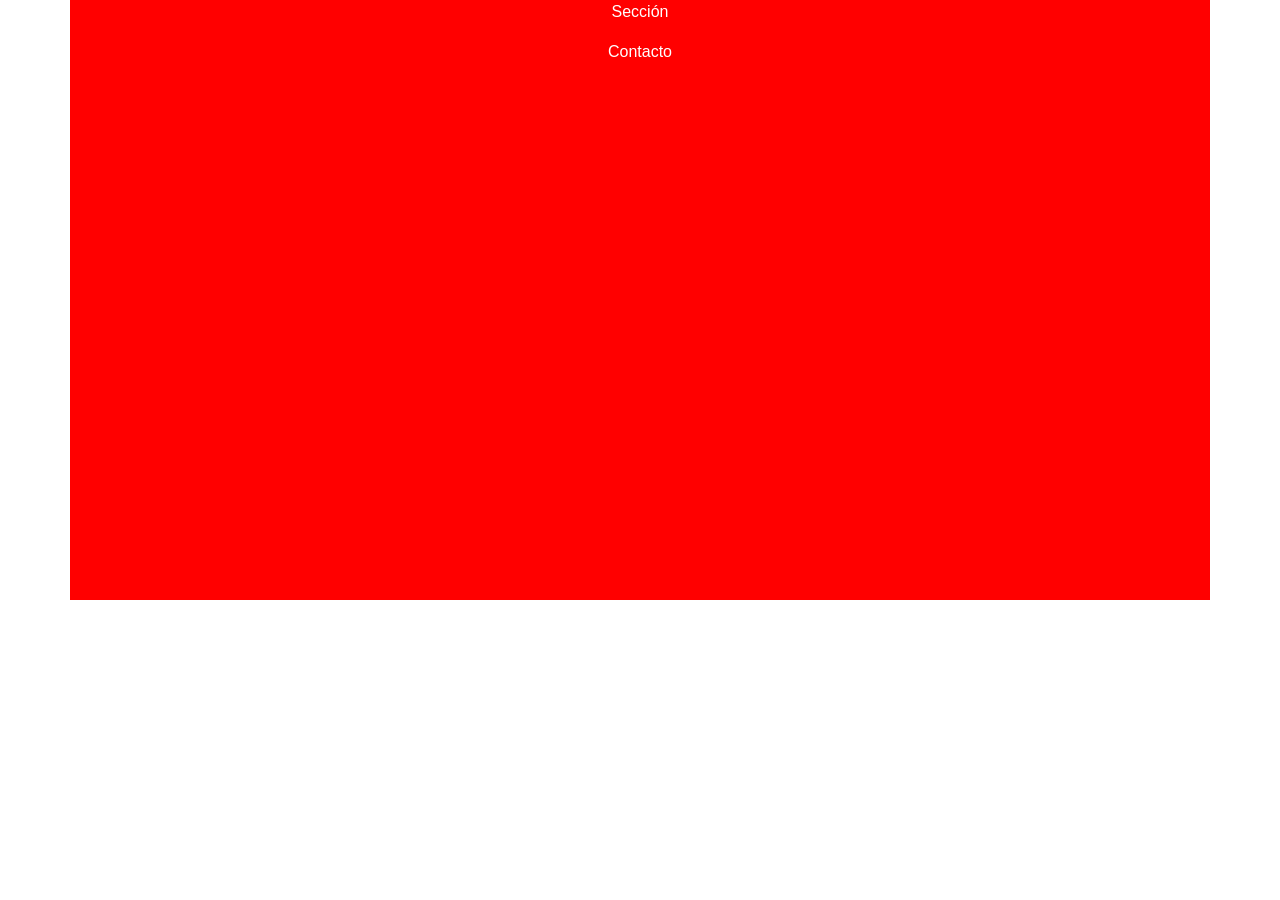
==== proyecto/index.html @ eea549d3 "Primera instancia (ok)" ====
<!DOCTYPE html>
<html lang="es">
  <head>
	<title>BootStrap 4 Template</title>
	<!-- Required meta tags -->
	<meta charset="utf-8">
	<meta name="viewport" content="width=device-width, initial-scale=1, shrink-to-fit=no">

	<!-- Bootstrap CSS -->
	<link rel="stylesheet" href="https://maxcdn.bootstrapcdn.com/bootstrap/4.0.0-beta.2/css/bootstrap.min.css" integrity="sha384-PsH8R72JQ3SOdhVi3uxftmaW6Vc51MKb0q5P2rRUpPvrszuE4W1povHYgTpBfshb" crossorigin="anonymous">

	<!-- Course CSS -->
	<link rel="stylesheet" href="/proyecto/css/styles.css">

  </head>
  <body>
	<div class="container">
		<div class=row">

		</div>
		<!-- MENU -->
		<div class=row">
			
		</div>
		<!-- IMAGENES -->
		<div class=row">
			
		</div>
		<p>
			Sección
		</p>
		<!-- ANUNCIOS -->
		<div class=row">
			
		</div>
		<p>
			Contacto
		</p>
		<!-- FORMULARIO -->
		<div class=row">
		</div>
	</div>
	<!-- Optional JavaScript -->
	<!-- jQuery first, then Popper.js, then Bootstrap JS -->
	<script src="https://code.jquery.com/jquery-3.2.1.slim.min.js" integrity="sha384-KJ3o2DKtIkvYIK3UENzmM7KCkRr/rE9/Qpg6aAZGJwFDMVNA/GpGFF93hXpG5KkN" crossorigin="anonymous"></script>
	<script src="https://cdnjs.cloudflare.com/ajax/libs/popper.js/1.12.3/umd/popper.min.js" integrity="sha384-vFJXuSJphROIrBnz7yo7oB41mKfc8JzQZiCq4NCceLEaO4IHwicKwpJf9c9IpFgh" crossorigin="anonymous"></script>
	<script src="https://maxcdn.bootstrapcdn.com/bootstrap/4.0.0-beta.2/js/bootstrap.min.js" integrity="sha384-alpBpkh1PFOepccYVYDB4do5UnbKysX5WZXm3XxPqe5iKTfUKjNkCk9SaVuEZflJ" crossorigin="anonymous"></script>
  </body>
</html>
---- proyecto/css/styles.css ----
.container {
    background-color: red;
    color: #ffffff;
    height: 600px;
    text-align: center;
}

.container-fluid {
    background-color: red;
    color: #ffffff;
    height: 600px;
    text-align: center;
}
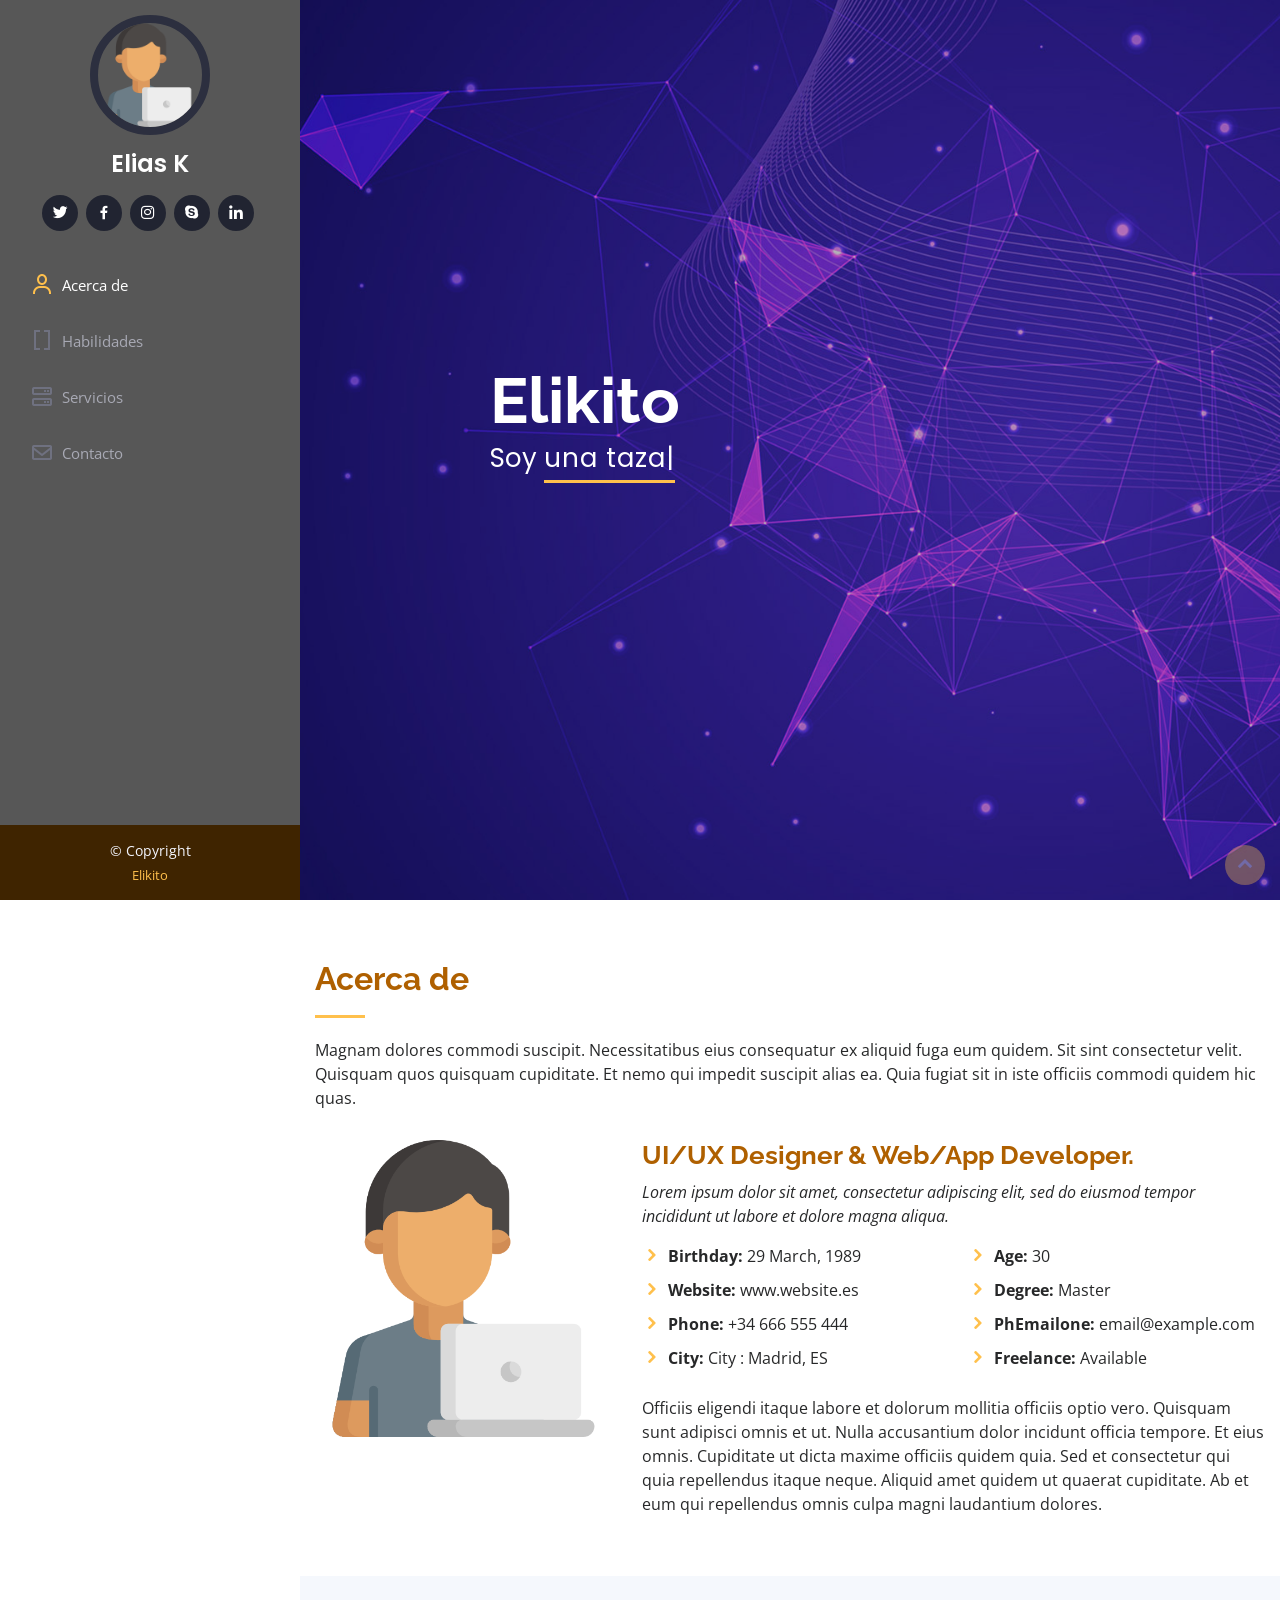
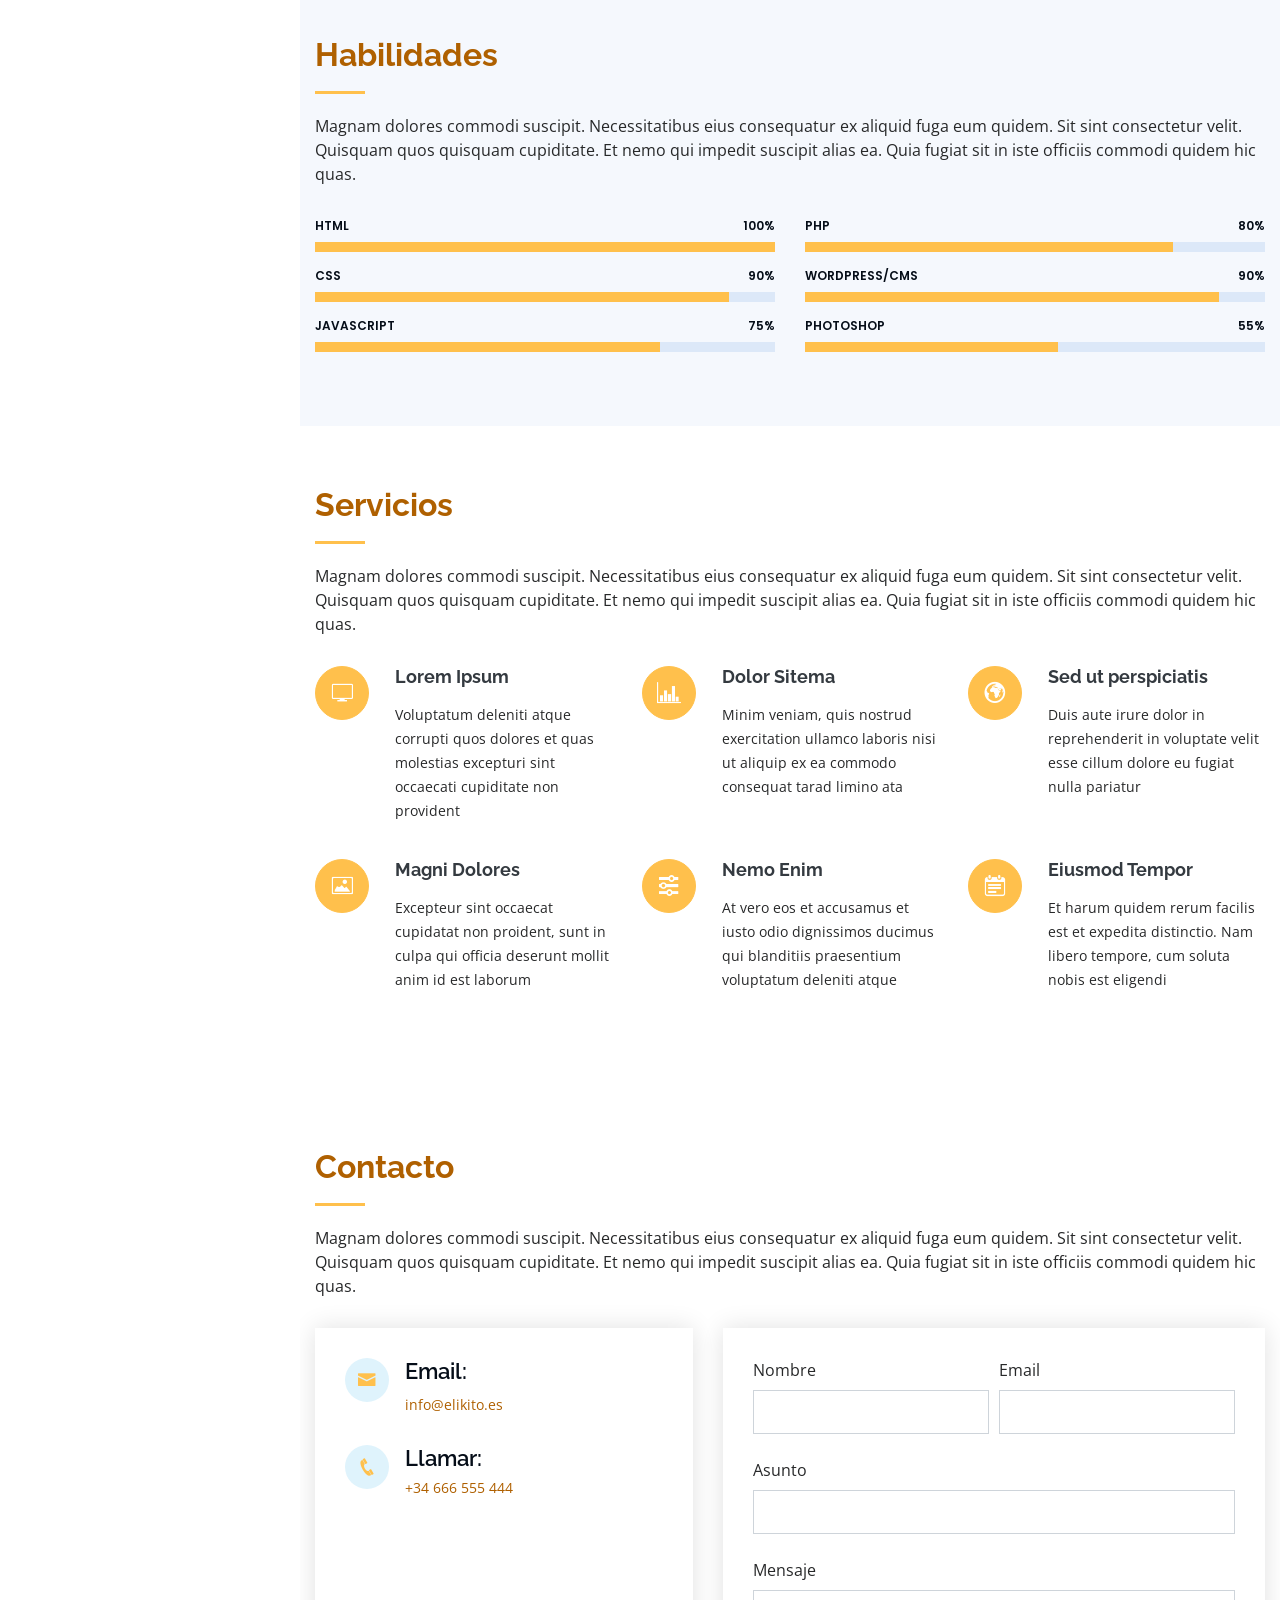
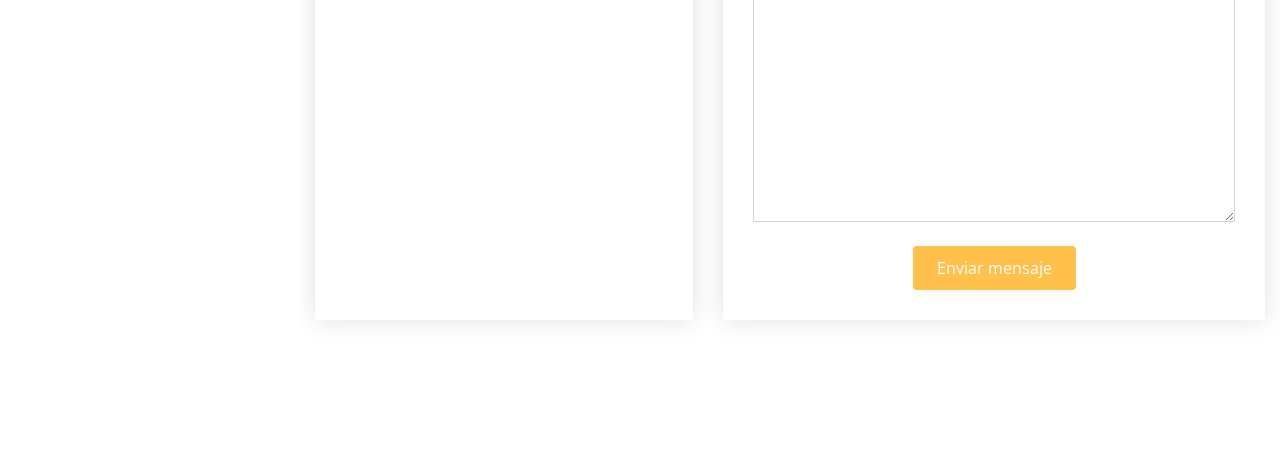
==== commit fafee2ae: "Hecho proyecto onepage (datos random)" ====
--- a/proyecto/index.html
+++ b/proyecto/index.html
@@ -1,49 +1,341 @@
 <!DOCTYPE html>
-<html lang="es">
-  <head>
-	<title>BootStrap 4 Template</title>
-	<!-- Required meta tags -->
-	<meta charset="utf-8">
-	<meta name="viewport" content="width=device-width, initial-scale=1, shrink-to-fit=no">
-
-	<!-- Bootstrap CSS -->
-	<link rel="stylesheet" href="https://maxcdn.bootstrapcdn.com/bootstrap/4.0.0-beta.2/css/bootstrap.min.css" integrity="sha384-PsH8R72JQ3SOdhVi3uxftmaW6Vc51MKb0q5P2rRUpPvrszuE4W1povHYgTpBfshb" crossorigin="anonymous">
-
-	<!-- Course CSS -->
-	<link rel="stylesheet" href="/proyecto/css/styles.css">
-
-  </head>
-  <body>
+<html lang="en">
+
+<head>
+  <meta charset="utf-8">
+  <meta content="width=device-width, initial-scale=1.0" name="viewport">
+
+  <title>Onepage hecho con Bootstrap 4</title>
+
+  <!-- cargamos fuente google, en todas sus variables -->
+  <link href="https://fonts.googleapis.com/css?family=Open+Sans:300,300i,400,400i,600,600i,700,700i|Raleway:300,300i,400,400i,500,500i,600,600i,700,700i|Poppins:300,300i,400,400i,500,500i,600,600i,700,700i" rel="stylesheet">
+
+  <!-- Favicons -->
+  <link href="/proyecto/assets/img/favicon.png" rel="icon">
+  <link href="/proyecto/assets/img/apple-touch-icon.png" rel="apple-touch-icon">
+
+  <!-- Vendor CSS Files -->
+  <link href="/proyecto/proyecto/assets/ext/bootstrap/css/bootstrap.min.css" rel="stylesheet">
+  <link href="/proyecto/assets/ext/bootstrap/css/bootstrap.min.css" rel="stylesheet">
+  <link href="/proyecto/assets/ext/icofont/icofont.min.css" rel="stylesheet">
+  <link href="/proyecto/assets/ext/boxicons/css/boxicons.min.css" rel="stylesheet">
+  <link href="/proyecto/assets/ext/venobox/venobox.css" rel="stylesheet">
+  <link href="/proyecto/assets/ext/owl.carousel/assets/owl.carousel.min.css" rel="stylesheet">
+  <link href="/proyecto/assets/ext/aos/aos.css" rel="stylesheet">
+
+  <!-- cargamos css del bs4 -->
+  <link href="/proyecto/css/styles.css" rel="stylesheet">
+</head>
+
+<body>
+
+<!-- menu hamburguesa -->
+  <button type="button" class="mobile-nav-toggle d-xl-none"><i class="icofont-navigation-menu"></i></button>
+
+<!-- header -->
+  <header id="header">
+	<div class="d-flex flex-column">
+
+	  <div class="profile">
+		<img src="/proyecto/assets/img/profile-img.png" alt="" class="img-fluid rounded-circle">
+		<h1 class="text-light"><a href="index.html">Elias K</a></h1>
+		<div class="social-links mt-3 text-center">
+		  <a href="#" class="twitter"><i class="bx bxl-twitter"></i></a>
+		  <a href="#" class="facebook"><i class="bx bxl-facebook"></i></a>
+		  <a href="#" class="instagram"><i class="bx bxl-instagram"></i></a>
+		  <a href="#" class="google-plus"><i class="bx bxl-skype"></i></a>
+		  <a href="#" class="linkedin"><i class="bx bxl-linkedin"></i></a>
+		</div>
+	  </div>
+
+	  <nav class="nav-menu">
+		<ul>
+		  <!-- <li class="active"><a href="/proyecto/index.html"><i class="bx bx-home"></i> <span>Home</span></a></li> -->
+		  <li><a href="#about"><i class="bx bx-user"></i> <span> Acerca de</span></a></li>
+		  <li><a href="#skills"><i class="bx bx-bracket"></i> Habilidades</a></li>
+		  <li><a href="#services"><i class="bx bx-server"></i> Servicios</a></li>
+		  <li><a href="#contact"><i class="bx bx-envelope"></i> Contacto</a></li>
+
+		</ul>
+	  </nav><!-- .nav-menu -->
+	  <button type="button" class="mobile-nav-toggle d-xl-none"><i class="icofont-navigation-menu"></i></button>
+
+	</div>
+  </header><!-- End Header -->
+
+<!-- Main -->
+  <section id="hero" class="d-flex flex-column justify-content-center align-items-center">
+	<div class="hero-container" data-aos="fade-in">
+	  <h1>Elikito</h1>
+	  <p>Soy <span class="typed" data-typed-items="una taza, una tetera, un plato hondo, y un cucharón."></span></p>
+	</div>
+  </section>
+  <!-- Fin main -->
+
+  <main id="main">
+
+	<!-- Banner Principal -->
+	<section id="about" class="about">
+	  <div class="container">
+
+		<div class="section-title">
+		  <h2>Acerca de</h2>
+		  <p>Magnam dolores commodi suscipit. Necessitatibus eius consequatur ex aliquid fuga eum quidem. Sit sint consectetur velit. Quisquam quos quisquam cupiditate. Et nemo qui impedit suscipit alias ea. Quia fugiat sit in iste officiis commodi quidem hic quas.</p>
+		</div>
+
+		<div class="row">
+		  <div class="col-lg-4" data-aos="fade-right">
+			<img src="/proyecto/assets/img/profile-img.png" class="img-fluid" alt="">
+		  </div>
+		  <div class="col-lg-8 pt-4 pt-lg-0 content" data-aos="fade-left">
+			<h3>UI/UX Designer &amp; Web/App Developer.</h3>
+			<p class="font-italic">
+			  Lorem ipsum dolor sit amet, consectetur adipiscing elit, sed do eiusmod tempor incididunt ut labore et dolore
+			  magna aliqua.
+			</p>
+			<div class="row">
+			  <div class="col-lg-6">
+				<ul>
+				  <li><i class="icofont-rounded-right"></i> <strong>Birthday:</strong> 29 March, 1989</li>
+				  <li><i class="icofont-rounded-right"></i> <strong>Website:</strong> www.website.es</li>
+				  <li><i class="icofont-rounded-right"></i> <strong>Phone:</strong> +34 666 555 444</li>
+				  <li><i class="icofont-rounded-right"></i> <strong>City:</strong> City : Madrid, ES</li>
+				</ul>
+			  </div>
+			  <div class="col-lg-6">
+				<ul>
+				  <li><i class="icofont-rounded-right"></i> <strong>Age:</strong> 30</li>
+				  <li><i class="icofont-rounded-right"></i> <strong>Degree:</strong> Master</li>
+				  <li><i class="icofont-rounded-right"></i> <strong>PhEmailone:</strong> email@example.com</li>
+				  <li><i class="icofont-rounded-right"></i> <strong>Freelance:</strong> Available</li>
+				</ul>
+			  </div>
+			</div>
+			<p>
+			  Officiis eligendi itaque labore et dolorum mollitia officiis optio vero. Quisquam sunt adipisci omnis et ut. Nulla accusantium dolor incidunt officia tempore. Et eius omnis.
+			  Cupiditate ut dicta maxime officiis quidem quia. Sed et consectetur qui quia repellendus itaque neque. Aliquid amet quidem ut quaerat cupiditate. Ab et eum qui repellendus omnis culpa magni laudantium dolores.
+			</p>
+		  </div>
+		</div>
+
+	  </div>
+	</section><!-- End About Section -->
+
+<!-- Habilidades -->
+	<section id="skills" class="skills section-bg">
+	  <div class="container">
+
+		<div class="section-title">
+		  <h2>Habilidades</h2>
+		  <p>Magnam dolores commodi suscipit. Necessitatibus eius consequatur ex aliquid fuga eum quidem. Sit sint consectetur velit. Quisquam quos quisquam cupiditate. Et nemo qui impedit suscipit alias ea. Quia fugiat sit in iste officiis commodi quidem hic quas.</p>
+		</div>
+
+		<div class="row skills-content">
+
+		  <div class="col-lg-6" data-aos="fade-up">
+
+			<div class="progress">
+			  <span class="skill">HTML <i class="val">100%</i></span>
+			  <div class="progress-bar-wrap">
+				<div class="progress-bar" role="progressbar" aria-valuenow="100" aria-valuemin="0" aria-valuemax="100"></div>
+			  </div>
+			</div>
+
+			<div class="progress">
+			  <span class="skill">CSS <i class="val">90%</i></span>
+			  <div class="progress-bar-wrap">
+				<div class="progress-bar" role="progressbar" aria-valuenow="90" aria-valuemin="0" aria-valuemax="100"></div>
+			  </div>
+			</div>
+
+			<div class="progress">
+			  <span class="skill">JavaScript <i class="val">75%</i></span>
+			  <div class="progress-bar-wrap">
+				<div class="progress-bar" role="progressbar" aria-valuenow="75" aria-valuemin="0" aria-valuemax="100"></div>
+			  </div>
+			</div>
+
+		  </div>
+
+		  <div class="col-lg-6" data-aos="fade-up" data-aos-delay="100">
+
+			<div class="progress">
+			  <span class="skill">PHP <i class="val">80%</i></span>
+			  <div class="progress-bar-wrap">
+				<div class="progress-bar" role="progressbar" aria-valuenow="80" aria-valuemin="0" aria-valuemax="100"></div>
+			  </div>
+			</div>
+
+			<div class="progress">
+			  <span class="skill">WordPress/CMS <i class="val">90%</i></span>
+			  <div class="progress-bar-wrap">
+				<div class="progress-bar" role="progressbar" aria-valuenow="90" aria-valuemin="0" aria-valuemax="100"></div>
+			  </div>
+			</div>
+
+			<div class="progress">
+			  <span class="skill">Photoshop <i class="val">55%</i></span>
+			  <div class="progress-bar-wrap">
+				<div class="progress-bar" role="progressbar" aria-valuenow="55" aria-valuemin="0" aria-valuemax="100"></div>
+			  </div>
+			</div>
+
+		  </div>
+
+		</div>
+
+	  </div>
+	</section>
+	<!-- Fin habilidades -->
+
+<!-- Seccion de Servicios -->
+	<section id="services" class="services">
+	  <div class="container">
+
+		<div class="section-title">
+		  <h2>Servicios</h2>
+		  <p>Magnam dolores commodi suscipit. Necessitatibus eius consequatur ex aliquid fuga eum quidem. Sit sint consectetur velit. Quisquam quos quisquam cupiditate. Et nemo qui impedit suscipit alias ea. Quia fugiat sit in iste officiis commodi quidem hic quas.</p>
+		</div>
+
+		<div class="row">
+		  <div class="col-lg-4 col-md-6 icon-box" data-aos="fade-up">
+			<div class="icon"><i class="icofont-computer"></i></div>
+			<h4 class="title"><a href="">Lorem Ipsum</a></h4>
+			<p class="description">Voluptatum deleniti atque corrupti quos dolores et quas molestias excepturi sint occaecati cupiditate non provident</p>
+		  </div>
+		  <div class="col-lg-4 col-md-6 icon-box" data-aos="fade-up" data-aos-delay="100">
+			<div class="icon"><i class="icofont-chart-bar-graph"></i></div>
+			<h4 class="title"><a href="">Dolor Sitema</a></h4>
+			<p class="description">Minim veniam, quis nostrud exercitation ullamco laboris nisi ut aliquip ex ea commodo consequat tarad limino ata</p>
+		  </div>
+		  <div class="col-lg-4 col-md-6 icon-box" data-aos="fade-up" data-aos-delay="200">
+			<div class="icon"><i class="icofont-earth"></i></div>
+			<h4 class="title"><a href="">Sed ut perspiciatis</a></h4>
+			<p class="description">Duis aute irure dolor in reprehenderit in voluptate velit esse cillum dolore eu fugiat nulla pariatur</p>
+		  </div>
+		  <div class="col-lg-4 col-md-6 icon-box" data-aos="fade-up" data-aos-delay="300">
+			<div class="icon"><i class="icofont-image"></i></div>
+			<h4 class="title"><a href="">Magni Dolores</a></h4>
+			<p class="description">Excepteur sint occaecat cupidatat non proident, sunt in culpa qui officia deserunt mollit anim id est laborum</p>
+		  </div>
+		  <div class="col-lg-4 col-md-6 icon-box" data-aos="fade-up" data-aos-delay="400">
+			<div class="icon"><i class="icofont-settings"></i></div>
+			<h4 class="title"><a href="">Nemo Enim</a></h4>
+			<p class="description">At vero eos et accusamus et iusto odio dignissimos ducimus qui blanditiis praesentium voluptatum deleniti atque</p>
+		  </div>
+		  <div class="col-lg-4 col-md-6 icon-box" data-aos="fade-up" data-aos-delay="500">
+			<div class="icon"><i class="icofont-tasks-alt"></i></div>
+			<h4 class="title"><a href="">Eiusmod Tempor</a></h4>
+			<p class="description">Et harum quidem rerum facilis est et expedita distinctio. Nam libero tempore, cum soluta nobis est eligendi</p>
+		  </div>
+		</div>
+
+	  </div>
+	</section>
+	<!-- Fin seccion servicios -->
+
+<!-- contacto -->
+	<section id="contact" class="contact">
+	  <div class="container">
+
+		<div class="section-title">
+		  <h2>Contacto</h2>
+		  <p>Magnam dolores commodi suscipit. Necessitatibus eius consequatur ex aliquid fuga eum quidem. Sit sint consectetur velit. Quisquam quos quisquam cupiditate. Et nemo qui impedit suscipit alias ea. Quia fugiat sit in iste officiis commodi quidem hic quas.</p>
+		</div>
+
+		<div class="row" data-aos="fade-in">
+
+		  <div class="col-lg-5 d-flex align-items-stretch">
+			<div class="info">
+
+			  <div class="email">
+				<i class="icofont-envelope"></i>
+				<h4>Email:</h4>
+				<p>info@elikito.es</p>
+			  </div>
+
+			  <div class="phone">
+				<i class="icofont-phone"></i>
+				<h4>Llamar:</h4>
+				<p>+34 666 555 444</p>
+			  </div>
+			  <iframe src="https://www.google.com/maps/embed?pb=!1m18!1m12!1m3!1d3037.636541019768!2d-3.7056720846040694!3d40.416901879365064!2m3!1f0!2f0!3f0!3m2!1i1024!2i768!4f13.1!3m3!1m2!1s0xd422880a07d7dc7%3A0x694aee57da1dc679!2sPuerta%20del%20Sol%2C%20Madrid!5e0!3m2!1ses!2ses!4v1613569307722!5m2!1ses!2ses" frameborder="0" style="border:0; width: 100%; height: 290px;" allowfullscreen></iframe>
+			</div>
+
+		  </div>
+
+		  <div class="col-lg-7 mt-5 mt-lg-0 d-flex align-items-stretch">
+			<form action="forms/contact.php" method="post" role="form" class="php-email-form">
+			  <div class="form-row">
+				<div class="form-group col-md-6">
+				  <label for="name">Nombre</label>
+				  <input type="text" name="name" class="form-control" id="name" data-rule="minlen:4" data-msg="El nombre debe de tener 4 caracteres" />
+				  <div class="validate"></div>
+				</div>
+				<div class="form-group col-md-6">
+				  <label for="name">Email</label>
+				  <input type="email" class="form-control" name="email" id="email" data-rule="email" data-msg="Introduce un email válido" />
+				  <div class="validate"></div>
+				</div>
+			  </div>
+			  <div class="form-group">
+				<label for="name">Asunto</label>
+				<input type="text" class="form-control" name="subject" id="subject" data-rule="minlen:4" data-msg="El asunto debe tener 8 caracteres" />
+				<div class="validate"></div>
+			  </div>
+			  <div class="form-group">
+				<label for="name">Mensaje</label>
+				<textarea class="form-control" name="message" rows="10" data-rule="required" data-msg="Escribe algo"></textarea>
+				<div class="validate"></div>
+			  </div>
+			  <div class="mb-3">
+				<div class="loading">Cargando</div>
+				<div class="error-message"></div>
+				<div class="sent-message">Mensaje enviado</div>
+			  </div>
+			  <div class="text-center"><button type="submit">Enviar mensaje</button></div>
+			</form>
+		  </div>
+
+		</div>
+
+	  </div>
+	</section>
+	<!-- Seccion de contacto -->
+
+  </main><!-- End #main -->
+
+	<!-- footer -->
+  <footer id="footer">
 	<div class="container">
-		<div class=row">
-
-		</div>
-		<!-- MENU -->
-		<div class=row">
-			
-		</div>
-		<!-- IMAGENES -->
-		<div class=row">
-			
-		</div>
-		<p>
-			Sección
-		</p>
-		<!-- ANUNCIOS -->
-		<div class=row">
-			
-		</div>
-		<p>
-			Contacto
-		</p>
-		<!-- FORMULARIO -->
-		<div class=row">
-		</div>
+	  <div class="copyright">
+		&copy; Copyright
+	  </div>
+	  <div class="credits">
+		<a href="https://bootstrapmade.com/">Elikito</a>
+	  </div>
 	</div>
-	<!-- Optional JavaScript -->
-	<!-- jQuery first, then Popper.js, then Bootstrap JS -->
-	<script src="https://code.jquery.com/jquery-3.2.1.slim.min.js" integrity="sha384-KJ3o2DKtIkvYIK3UENzmM7KCkRr/rE9/Qpg6aAZGJwFDMVNA/GpGFF93hXpG5KkN" crossorigin="anonymous"></script>
-	<script src="https://cdnjs.cloudflare.com/ajax/libs/popper.js/1.12.3/umd/popper.min.js" integrity="sha384-vFJXuSJphROIrBnz7yo7oB41mKfc8JzQZiCq4NCceLEaO4IHwicKwpJf9c9IpFgh" crossorigin="anonymous"></script>
-	<script src="https://maxcdn.bootstrapcdn.com/bootstrap/4.0.0-beta.2/js/bootstrap.min.js" integrity="sha384-alpBpkh1PFOepccYVYDB4do5UnbKysX5WZXm3XxPqe5iKTfUKjNkCk9SaVuEZflJ" crossorigin="anonymous"></script>
-  </body>
-</html>
+  </footer>
+  <!-- fin de footer -->
+
+  <a href="#" class="back-to-top"><i class="icofont-simple-up"></i></a>
+
+  <!-- Vendor JS Files -->
+  <script src="/proyecto/assets/ext/jquery/jquery.min.js"></script>
+  <script src="/proyecto/assets/ext/bootstrap/js/bootstrap.bundle.min.js"></script>
+  <script src="/proyecto/assets/ext/jquery.easing/jquery.easing.min.js"></script>
+  <script src="/proyecto/assets/ext/php-email-form/validate.js"></script>
+  <script src="/proyecto/assets/ext/waypoints/jquery.waypoints.min.js"></script>
+  <script src="/proyecto/assets/ext/counterup/counterup.min.js"></script>
+  <script src="/proyecto/assets/ext/isotope-layout/isotope.pkgd.min.js"></script>
+  <script src="/proyecto/assets/ext/venobox/venobox.min.js"></script>
+  <script src="/proyecto/assets/ext/owl.carousel/owl.carousel.min.js"></script>
+  <script src="/proyecto/assets/ext/typed.js/typed.min.js"></script>
+  <script src="/proyecto/assets/ext/aos/aos.js"></script>
+
+  <!-- Template Main JS File -->
+  <script src="assets/js/main.js"></script>
+
+</body>
+
+</html>
--- a/proyecto/assets/ext/venobox/venobox.css
+++ b/proyecto/assets/ext/venobox/venobox.css
@@ -0,0 +1,250 @@
+/* ------ venobox.css --------*/
+.vbox-overlay *, .vbox-overlay *:before, .vbox-overlay *:after{
+    -webkit-backface-visibility: hidden;
+    -webkit-box-sizing:border-box;
+    -moz-box-sizing:border-box;
+    box-sizing:border-box;
+}
+.vbox-overlay * { 
+    -webkit-backface-visibility: visible;
+    backface-visibility: visible;
+}
+.vbox-overlay{
+    display: -webkit-flex;
+    display: flex;
+    -webkit-flex-direction: column;
+    flex-direction: column;
+    -webkit-justify-content: center;
+    justify-content: center;
+    -webkit-align-items: center;
+    align-items: center;
+    position: fixed;
+    left: 0;
+    top: 0;
+    bottom: 0;
+    right: 0;
+    z-index: 999999;
+}
+
+/* ----- navigation ----- */
+.vbox-title{
+    width: 100%;
+    height: 40px;
+    float: left;
+    text-align: center;
+    line-height: 28px;
+    font-size: 12px;
+    padding: 6px 50px;
+    overflow: hidden;
+    position: fixed;
+    display: none;
+    left: 0;
+    z-index: 89;
+}
+.vbox-close{
+    cursor: pointer;
+    position: fixed;
+    top: -1px;
+    right: 0;
+    width: 50px;
+    height: 40px;
+    padding: 6px;
+    display: block;
+    background-position:10px center;
+    overflow: hidden;
+    font-size: 24px;
+    line-height: 1;
+    text-align: center;
+    z-index: 99;
+}
+.vbox-left{
+    cursor: pointer;
+    position: fixed;
+    left: 0;
+    height: 40px;
+    overflow: hidden;
+    line-height: 28px;
+    font-size: 12px;
+    z-index: 99;
+    display: flex;
+    align-items:center;
+}
+.vbox-num{
+    display: inline-block;
+    margin: 6px 0 6px 15px;
+}
+/* ----- Social share ----- */
+.vbox-share{
+    line-height: 28px;
+    font-size: 12px;
+    overflow: hidden;
+    position: fixed;
+    left: 0;
+    z-index: 98;
+    display: flex;
+    align-items:center;
+    justify-content: center;
+    width: 100%;
+    text-align: center;
+}
+.vbox-share svg{
+    max-height: 28px;
+    width: 28px;
+    z-index: 10;
+    margin-left: 12px;
+    margin-top: 6px;
+    margin-bottom: 6px;
+    vertical-align: middle;
+}
+
+
+/* ----- navigation ARROWS ----- */
+.vbox-next, .vbox-prev{
+    position: fixed;
+    top: 50%;
+    margin-top: -15px;
+    overflow: hidden;
+    cursor: pointer;
+    display: block;
+    width: 45px;
+    height: 45px;
+    z-index: 99;
+}
+.vbox-next span, .vbox-prev span{
+    position: relative;
+    width: 20px;
+    height: 20px;
+    border: 2px solid transparent;
+    border-top-color: #B6B6B6;
+    border-right-color: #B6B6B6;
+    text-indent: -100px;
+    position: absolute;
+    top: 8px;
+    display: block;
+}
+.vbox-prev{
+    left: 15px;
+}
+.vbox-next{
+    right: 15px;
+}
+.vbox-prev span{
+    left: 10px;
+    -ms-transform: rotate(-135deg);
+    -webkit-transform: rotate(-135deg);
+    transform: rotate(-135deg);
+}
+.vbox-next span{
+    -ms-transform: rotate(45deg);
+    -webkit-transform: rotate(45deg);
+    transform: rotate(45deg);
+    right: 10px;
+}
+/* ------- inline window ------ */
+.vbox-inline{
+    width: 420px;
+    height: 315px;
+    height: 70vh;
+    padding: 10px;
+    background: #fff;
+    margin: 0 auto;
+    overflow: auto;
+    text-align: left;
+}
+/* ------- Video & iFrames window ------ */
+.venoframe{
+    max-width: 100%;
+    width: 100%;
+    border: none;
+    width: 100%;
+    height: 260px;
+    height: 70vh;
+}
+.venoframe.vbvid{
+    height: 260px;
+}
+@media (min-width: 768px) {
+    .venoframe, .vbox-inline{
+        width: 90%;
+        height: 360px;
+        height: 70vh;
+    }
+    .venoframe.vbvid{
+        width: 640px;
+        height: 360px;
+    }
+}
+@media (min-width: 992px) {
+    .venoframe, .vbox-inline{
+        max-width: 1200px;
+        width: 80%;
+        height: 540px;
+        height: 70vh;
+    }
+    .venoframe.vbvid{
+        width: 960px;
+        height: 540px;
+    }
+}
+/* 
+Please do NOT edit this part! 
+or at least read this note: http://i.imgur.com/7C0ws9e.gif
+*/
+.vbox-open{
+    overflow: hidden;
+}
+.vbox-container{
+    position: absolute;
+    left: 0;
+    right: 0;
+    top: 0;
+    bottom: 0;
+    overflow-x: hidden;
+    overflow-y: scroll;
+    overflow-scrolling: touch;
+    -webkit-overflow-scrolling: touch;
+    z-index: 20;
+    max-height: 100%;
+
+}
+
+.vbox-content{
+    text-align: center;
+    float: left;
+    width: 100%;
+    position: relative;
+    overflow: hidden;
+    padding: 20px 4%;
+}
+.vbox-container img{
+    max-width: 100%;
+    height: auto;
+}
+.vbox-figlio{
+    box-shadow: 0 0 12px rgba(0,0,0,0.19), 0 6px 6px rgba(0,0,0,0.23);
+    max-width: 100%;
+    text-align: initial;
+}
+img.vbox-figlio{
+    -webkit-user-select: none;
+-khtml-user-select: none;
+-moz-user-select: none;
+-o-user-select: none;
+user-select: none;
+}
+.vbox-content.swipe-left{
+    margin-left: -200px !important;
+}
+.vbox-content.swipe-right{
+    margin-left: 200px !important;
+}
+.vbox-animated{
+    webkit-transition: margin 300ms ease-out;
+    transition: margin 300ms ease-out;
+}
+
+/* ---------- preloader ----------
+ * SPINKIT 
+ * http://tobiasahlin.com/spinkit/
+-------------------------------- */
+.sk-double-bounce,.sk-rotating-plane{width:40px;height:40px;margin:40px auto}.sk-rotating-plane{background-color:#333;-webkit-animation:sk-rotatePlane 1.2s infinite ease-in-out;animation:sk-rotatePlane 1.2s infinite ease-in-out}@-webkit-keyframes sk-rotatePlane{0%{-webkit-transform:perspective(120px) rotateX(0) rotateY(0);transform:perspective(120px) rotateX(0) rotateY(0)}50%{-webkit-transform:perspective(120px) rotateX(-180.1deg) rotateY(0);transform:perspective(120px) rotateX(-180.1deg) rotateY(0)}100%{-webkit-transform:perspective(120px) rotateX(-180deg) rotateY(-179.9deg);transform:perspective(120px) rotateX(-180deg) rotateY(-179.9deg)}}@keyframes sk-rotatePlane{0%{-webkit-transform:perspective(120px) rotateX(0) rotateY(0);transform:perspective(120px) rotateX(0) rotateY(0)}50%{-webkit-transform:perspective(120px) rotateX(-180.1deg) rotateY(0);transform:perspective(120px) rotateX(-180.1deg) rotateY(0)}100%{-webkit-transform:perspective(120px) rotateX(-180deg) rotateY(-179.9deg);transform:perspective(120px) rotateX(-180deg) rotateY(-179.9deg)}}.sk-double-bounce{position:relative}.sk-double-bounce .sk-child{width:100%;height:100%;border-radius:50%;background-color:#333;opacity:.6;position:absolute;top:0;left:0;-webkit-animation:sk-doubleBounce 2s infinite ease-in-out;animation:sk-doubleBounce 2s infinite ease-in-out}.sk-chasing-dots .sk-child,.sk-spinner-pulse,.sk-three-bounce .sk-child{background-color:#333;border-radius:100%}.sk-double-bounce .sk-double-bounce2{-webkit-animation-delay:-1s;animation-delay:-1s}@-webkit-keyframes sk-doubleBounce{0%,100%{-webkit-transform:scale(0);transform:scale(0)}50%{-webkit-transform:scale(1);transform:scale(1)}}@keyframes sk-doubleBounce{0%,100%{-webkit-transform:scale(0);transform:scale(0)}50%{-webkit-transform:scale(1);transform:scale(1)}}.sk-wave{margin:40px auto;width:50px;height:40px;text-align:center;font-size:10px}.sk-wave .sk-rect{background-color:#333;height:100%;width:6px;display:inline-block;-webkit-animation:sk-waveStretchDelay 1.2s infinite ease-in-out;animation:sk-waveStretchDelay 1.2s infinite ease-in-out}.sk-wave .sk-rect1{-webkit-animation-delay:-1.2s;animation-delay:-1.2s}.sk-wave .sk-rect2{-webkit-animation-delay:-1.1s;animation-delay:-1.1s}.sk-wave .sk-rect3{-webkit-animation-delay:-1s;animation-delay:-1s}.sk-wave .sk-rect4{-webkit-animation-delay:-.9s;animation-delay:-.9s}.sk-wave .sk-rect5{-webkit-animation-delay:-.8s;animation-delay:-.8s}@-webkit-keyframes sk-waveStretchDelay{0%,100%,40%{-webkit-transform:scaleY(.4);transform:scaleY(.4)}20%{-webkit-transform:scaleY(1);transform:scaleY(1)}}@keyframes sk-waveStretchDelay{0%,100%,40%{-webkit-transform:scaleY(.4);transform:scaleY(.4)}20%{-webkit-transform:scaleY(1);transform:scaleY(1)}}.sk-wandering-cubes{margin:40px auto;width:40px;height:40px;position:relative}.sk-wandering-cubes .sk-cube{background-color:#333;width:10px;height:10px;position:absolute;top:0;left:0;-webkit-animation:sk-wanderingCube 1.8s ease-in-out -1.8s infinite both;animation:sk-wanderingCube 1.8s ease-in-out -1.8s infinite both}.sk-chasing-dots,.sk-spinner-pulse{width:40px;height:40px;margin:40px auto}.sk-wandering-cubes .sk-cube2{-webkit-animation-delay:-.9s;animation-delay:-.9s}@-webkit-keyframes sk-wanderingCube{0%{-webkit-transform:rotate(0);transform:rotate(0)}25%{-webkit-transform:translateX(30px) rotate(-90deg) scale(.5);transform:translateX(30px) rotate(-90deg) scale(.5)}50%{-webkit-transform:translateX(30px) translateY(30px) rotate(-179deg);transform:translateX(30px) translateY(30px) rotate(-179deg)}50.1%{-webkit-transform:translateX(30px) translateY(30px) rotate(-180deg);transform:translateX(30px) translateY(30px) rotate(-180deg)}75%{-webkit-transform:translateX(0) translateY(30px) rotate(-270deg) scale(.5);transform:translateX(0) translateY(30px) rotate(-270deg) scale(.5)}100%{-webkit-transform:rotate(-360deg);transform:rotate(-360deg)}}@keyframes sk-wanderingCube{0%{-webkit-transform:rotate(0);transform:rotate(0)}25%{-webkit-transform:translateX(30px) rotate(-90deg) scale(.5);transform:translateX(30px) rotate(-90deg) scale(.5)}50%{-webkit-transform:translateX(30px) translateY(30px) rotate(-179deg);transform:translateX(30px) translateY(30px) rotate(-179deg)}50.1%{-webkit-transform:translateX(30px) translateY(30px) rotate(-180deg);transform:translateX(30px) translateY(30px) rotate(-180deg)}75%{-webkit-transform:translateX(0) translateY(30px) rotate(-270deg) scale(.5);transform:translateX(0) translateY(30px) rotate(-270deg) scale(.5)}100%{-webkit-transform:rotate(-360deg);transform:rotate(-360deg)}}.sk-spinner-pulse{-webkit-animation:sk-pulseScaleOut 1s infinite ease-in-out;animation:sk-pulseScaleOut 1s infinite ease-in-out}@-webkit-keyframes sk-pulseScaleOut{0%{-webkit-transform:scale(0);transform:scale(0)}100%{-webkit-transform:scale(1);transform:scale(1);opacity:0}}@keyframes sk-pulseScaleOut{0%{-webkit-transform:scale(0);transform:scale(0)}100%{-webkit-transform:scale(1);transform:scale(1);opacity:0}}.sk-chasing-dots{position:relative;text-align:center;-webkit-animation:sk-chasingDotsRotate 2s infinite linear;animation:sk-chasingDotsRotate 2s infinite linear}.sk-chasing-dots .sk-child{width:60%;height:60%;display:inline-block;position:absolute;top:0;-webkit-animation:sk-chasingDotsBounce 2s infinite ease-in-out;animation:sk-chasingDotsBounce 2s infinite ease-in-out}.sk-chasing-dots .sk-dot2{top:auto;bottom:0;-webkit-animation-delay:-1s;animation-delay:-1s}@-webkit-keyframes sk-chasingDotsRotate{100%{-webkit-transform:rotate(360deg);transform:rotate(360deg)}}@keyframes sk-chasingDotsRotate{100%{-webkit-transform:rotate(360deg);transform:rotate(360deg)}}@-webkit-keyframes sk-chasingDotsBounce{0%,100%{-webkit-transform:scale(0);transform:scale(0)}50%{-webkit-transform:scale(1);transform:scale(1)}}@keyframes sk-chasingDotsBounce{0%,100%{-webkit-transform:scale(0);transform:scale(0)}50%{-webkit-transform:scale(1);transform:scale(1)}}.sk-three-bounce{margin:40px auto;width:80px;text-align:center}.sk-three-bounce .sk-child{width:20px;height:20px;display:inline-block;-webkit-animation:sk-three-bounce 1.4s ease-in-out 0s infinite both;animation:sk-three-bounce 1.4s ease-in-out 0s infinite both}.sk-circle .sk-child:before,.sk-fading-circle .sk-circle:before{display:block;border-radius:100%;content:'';background-color:#333}.sk-three-bounce .sk-bounce1{-webkit-animation-delay:-.32s;animation-delay:-.32s}.sk-three-bounce .sk-bounce2{-webkit-animation-delay:-.16s;animation-delay:-.16s}@-webkit-keyframes sk-three-bounce{0%,100%,80%{-webkit-transform:scale(0);transform:scale(0)}40%{-webkit-transform:scale(1);transform:scale(1)}}@keyframes sk-three-bounce{0%,100%,80%{-webkit-transform:scale(0);transform:scale(0)}40%{-webkit-transform:scale(1);transform:scale(1)}}.sk-circle{margin:40px auto;width:40px;height:40px;position:relative}.sk-circle .sk-child{width:100%;height:100%;position:absolute;left:0;top:0}.sk-circle .sk-child:before{margin:0 auto;width:15%;height:15%;-webkit-animation:sk-circleBounceDelay 1.2s infinite ease-in-out both;animation:sk-circleBounceDelay 1.2s infinite ease-in-out both}.sk-circle .sk-circle2{-webkit-transform:rotate(30deg);-ms-transform:rotate(30deg);transform:rotate(30deg)}.sk-circle .sk-circle3{-webkit-transform:rotate(60deg);-ms-transform:rotate(60deg);transform:rotate(60deg)}.sk-circle .sk-circle4{-webkit-transform:rotate(90deg);-ms-transform:rotate(90deg);transform:rotate(90deg)}.sk-circle .sk-circle5{-webkit-transform:rotate(120deg);-ms-transform:rotate(120deg);transform:rotate(120deg)}.sk-circle .sk-circle6{-webkit-transform:rotate(150deg);-ms-transform:rotate(150deg);transform:rotate(150deg)}.sk-circle .sk-circle7{-webkit-transform:rotate(180deg);-ms-transform:rotate(180deg);transform:rotate(180deg)}.sk-circle .sk-circle8{-webkit-transform:rotate(210deg);-ms-transform:rotate(210deg);transform:rotate(210deg)}.sk-circle .sk-circle9{-webkit-transform:rotate(240deg);-ms-transform:rotate(240deg);transform:rotate(240deg)}.sk-circle .sk-circle10{-webkit-transform:rotate(270deg);-ms-transform:rotate(270deg);transform:rotate(270deg)}.sk-circle .sk-circle11{-webkit-transform:rotate(300deg);-ms-transform:rotate(300deg);transform:rotate(300deg)}.sk-circle .sk-circle12{-webkit-transform:rotate(330deg);-ms-transform:rotate(330deg);transform:rotate(330deg)}.sk-circle .sk-circle2:before{-webkit-animation-delay:-1.1s;animation-delay:-1.1s}.sk-circle .sk-circle3:before{-webkit-animation-delay:-1s;animation-delay:-1s}.sk-circle .sk-circle4:before{-webkit-animation-delay:-.9s;animation-delay:-.9s}.sk-circle .sk-circle5:before{-webkit-animation-delay:-.8s;animation-delay:-.8s}.sk-circle .sk-circle6:before{-webkit-animation-delay:-.7s;animation-delay:-.7s}.sk-circle .sk-circle7:before{-webkit-animation-delay:-.6s;animation-delay:-.6s}.sk-circle .sk-circle8:before{-webkit-animation-delay:-.5s;animation-delay:-.5s}.sk-circle .sk-circle9:before{-webkit-animation-delay:-.4s;animation-delay:-.4s}.sk-circle .sk-circle10:before{-webkit-animation-delay:-.3s;animation-delay:-.3s}.sk-circle .sk-circle11:before{-webkit-animation-delay:-.2s;animation-delay:-.2s}.sk-circle .sk-circle12:before{-webkit-animation-delay:-.1s;animation-delay:-.1s}@-webkit-keyframes sk-circleBounceDelay{0%,100%,80%{-webkit-transform:scale(0);transform:scale(0)}40%{-webkit-transform:scale(1);transform:scale(1)}}@keyframes sk-circleBounceDelay{0%,100%,80%{-webkit-transform:scale(0);transform:scale(0)}40%{-webkit-transform:scale(1);transform:scale(1)}}.sk-cube-grid{width:40px;height:40px;margin:40px auto}.sk-cube-grid .sk-cube{width:33.33%;height:33.33%;background-color:#333;float:left;-webkit-animation:sk-cubeGridScaleDelay 1.3s infinite ease-in-out;animation:sk-cubeGridScaleDelay 1.3s infinite ease-in-out}.sk-cube-grid .sk-cube1{-webkit-animation-delay:.2s;animation-delay:.2s}.sk-cube-grid .sk-cube2{-webkit-animation-delay:.3s;animation-delay:.3s}.sk-cube-grid .sk-cube3{-webkit-animation-delay:.4s;animation-delay:.4s}.sk-cube-grid .sk-cube4{-webkit-animation-delay:.1s;animation-delay:.1s}.sk-cube-grid .sk-cube5{-webkit-animation-delay:.2s;animation-delay:.2s}.sk-cube-grid .sk-cube6{-webkit-animation-delay:.3s;animation-delay:.3s}.sk-cube-grid .sk-cube7{-webkit-animation-delay:0ms;animation-delay:0ms}.sk-cube-grid .sk-cube8{-webkit-animation-delay:.1s;animation-delay:.1s}.sk-cube-grid .sk-cube9{-webkit-animation-delay:.2s;animation-delay:.2s}@-webkit-keyframes sk-cubeGridScaleDelay{0%,100%,70%{-webkit-transform:scale3D(1,1,1);transform:scale3D(1,1,1)}35%{-webkit-transform:scale3D(0,0,1);transform:scale3D(0,0,1)}}@keyframes sk-cubeGridScaleDelay{0%,100%,70%{-webkit-transform:scale3D(1,1,1);transform:scale3D(1,1,1)}35%{-webkit-transform:scale3D(0,0,1);transform:scale3D(0,0,1)}}.sk-fading-circle{margin:40px auto;width:40px;height:40px;position:relative}.sk-fading-circle .sk-circle{width:100%;height:100%;position:absolute;left:0;top:0}.sk-fading-circle .sk-circle:before{margin:0 auto;width:15%;height:15%;-webkit-animation:sk-circleFadeDelay 1.2s infinite ease-in-out both;animation:sk-circleFadeDelay 1.2s infinite ease-in-out both}.sk-fading-circle .sk-circle2{-webkit-transform:rotate(30deg);-ms-transform:rotate(30deg);transform:rotate(30deg)}.sk-fading-circle .sk-circle3{-webkit-transform:rotate(60deg);-ms-transform:rotate(60deg);transform:rotate(60deg)}.sk-fading-circle .sk-circle4{-webkit-transform:rotate(90deg);-ms-transform:rotate(90deg);transform:rotate(90deg)}.sk-fading-circle .sk-circle5{-webkit-transform:rotate(120deg);-ms-transform:rotate(120deg);transform:rotate(120deg)}.sk-fading-circle .sk-circle6{-webkit-transform:rotate(150deg);-ms-transform:rotate(150deg);transform:rotate(150deg)}.sk-fading-circle .sk-circle7{-webkit-transform:rotate(180deg);-ms-transform:rotate(180deg);transform:rotate(180deg)}.sk-fading-circle .sk-circle8{-webkit-transform:rotate(210deg);-ms-transform:rotate(210deg);transform:rotate(210deg)}.sk-fading-circle .sk-circle9{-webkit-transform:rotate(240deg);-ms-transform:rotate(240deg);transform:rotate(240deg)}.sk-fading-circle .sk-circle10{-webkit-transform:rotate(270deg);-ms-transform:rotate(270deg);transform:rotate(270deg)}.sk-fading-circle .sk-circle11{-webkit-transform:rotate(300deg);-ms-transform:rotate(300deg);transform:rotate(300deg)}.sk-fading-circle .sk-circle12{-webkit-transform:rotate(330deg);-ms-transform:rotate(330deg);transform:rotate(330deg)}.sk-fading-circle .sk-circle2:before{-webkit-animation-delay:-1.1s;animation-delay:-1.1s}.sk-fading-circle .sk-circle3:before{-webkit-animation-delay:-1s;animation-delay:-1s}.sk-fading-circle .sk-circle4:before{-webkit-animation-delay:-.9s;animation-delay:-.9s}.sk-fading-circle .sk-circle5:before{-webkit-animation-delay:-.8s;animation-delay:-.8s}.sk-fading-circle .sk-circle6:before{-webkit-animation-delay:-.7s;animation-delay:-.7s}.sk-fading-circle .sk-circle7:before{-webkit-animation-delay:-.6s;animation-delay:-.6s}.sk-fading-circle .sk-circle8:before{-webkit-animation-delay:-.5s;animation-delay:-.5s}.sk-fading-circle .sk-circle9:before{-webkit-animation-delay:-.4s;animation-delay:-.4s}.sk-fading-circle .sk-circle10:before{-webkit-animation-delay:-.3s;animation-delay:-.3s}.sk-fading-circle .sk-circle11:before{-webkit-animation-delay:-.2s;animation-delay:-.2s}.sk-fading-circle .sk-circle12:before{-webkit-animation-delay:-.1s;animation-delay:-.1s}@-webkit-keyframes sk-circleFadeDelay{0%,100%,39%{opacity:0}40%{opacity:1}}@keyframes sk-circleFadeDelay{0%,100%,39%{opacity:0}40%{opacity:1}}.sk-folding-cube{margin:40px auto;width:40px;height:40px;position:relative;-webkit-transform:rotateZ(45deg);transform:rotateZ(45deg)}.sk-folding-cube .sk-cube{float:left;width:50%;height:50%;position:relative;-webkit-transform:scale(1.1);-ms-transform:scale(1.1);transform:scale(1.1)}.sk-folding-cube .sk-cube:before{content:'';position:absolute;top:0;left:0;width:100%;height:100%;background-color:#333;-webkit-animation:sk-foldCubeAngle 2.4s infinite linear both;animation:sk-foldCubeAngle 2.4s infinite linear both;-webkit-transform-origin:100% 100%;-ms-transform-origin:100% 100%;transform-origin:100% 100%}.sk-folding-cube .sk-cube2{-webkit-transform:scale(1.1) rotateZ(90deg);transform:scale(1.1) rotateZ(90deg)}.sk-folding-cube .sk-cube3{-webkit-transform:scale(1.1) rotateZ(180deg);transform:scale(1.1) rotateZ(180deg)}.sk-folding-cube .sk-cube4{-webkit-transform:scale(1.1) rotateZ(270deg);transform:scale(1.1) rotateZ(270deg)}.sk-folding-cube .sk-cube2:before{-webkit-animation-delay:.3s;animation-delay:.3s}.sk-folding-cube .sk-cube3:before{-webkit-animation-delay:.6s;animation-delay:.6s}.sk-folding-cube .sk-cube4:before{-webkit-animation-delay:.9s;animation-delay:.9s}@-webkit-keyframes sk-foldCubeAngle{0%,10%{-webkit-transform:perspective(140px) rotateX(-180deg);transform:perspective(140px) rotateX(-180deg);opacity:0}25%,75%{-webkit-transform:perspective(140px) rotateX(0);transform:perspective(140px) rotateX(0);opacity:1}100%,90%{-webkit-transform:perspective(140px) rotateY(180deg);transform:perspective(140px) rotateY(180deg);opacity:0}}@keyframes sk-foldCubeAngle{0%,10%{-webkit-transform:perspective(140px) rotateX(-180deg);transform:perspective(140px) rotateX(-180deg);opacity:0}25%,75%{-webkit-transform:perspective(140px) rotateX(0);transform:perspective(140px) rotateX(0);opacity:1}100%,90%{-webkit-transform:perspective(140px) rotateY(180deg);transform:perspective(140px) rotateY(180deg);opacity:0}}
--- a/proyecto/css/styles.css
+++ b/proyecto/css/styles.css
@@ -1,13 +1,1077 @@
-.container {
-    background-color: red;
-    color: #ffffff;
-    height: 600px;
+/*--------------------------------------------------------------
+# General
+--------------------------------------------------------------*/
+body {
+    font-family: "Open Sans", sans-serif;
+    color: #272829;
+  }
+  
+  a {
+    color: #ffc04c;
+  }
+  
+  a:hover {
+    color: #ffa500;
+    text-decoration: none;
+  }
+  
+  h1, h2, h3, h4, h5, h6 {
+    font-family: "Raleway", sans-serif;
+  }
+  
+  /*--------------------------------------------------------------
+  # Back to top button
+  --------------------------------------------------------------*/
+  .back-to-top {
+    position: fixed;
+    display: none;
+    width: 40px;
+    height: 40px;
+    border-radius: 50px;
+    right: 15px;
+    bottom: 15px;
+    background: #ffc04c;
+    color: #fff;
+    transition: display 0.5s ease-in-out;
+    z-index: 99999;
+  }
+  
+  .back-to-top i {
+    font-size: 24px;
+    position: absolute;
+    top: 7px;
+    left: 8px;
+  }
+  
+  .back-to-top:hover {
+    color: #fff;
+    background: #2eafec;
+    transition: background 0.2s ease-in-out;
+  }
+  
+  /*--------------------------------------------------------------
+  # Header
+  --------------------------------------------------------------*/
+  #header {
+    position: fixed;
+    top: 0;
+    left: 0;
+    bottom: 0;
+    width: 300px;
+    transition: all ease-in-out 0.5s;
+    z-index: 9997;
+    transition: all 0.5s;
+    padding: 0 15px;
+    background: #575757;
+    overflow-y: auto;
+  }
+  
+  #header .profile img {
+    margin: 15px auto;
+    display: block;
+    width: 120px;
+    border: 8px solid #2c2f3f;
+  }
+  
+  #header .profile h1 {
+    font-size: 24px;
+    margin: 0;
+    padding: 0;
+    font-weight: 600;
+    -moz-text-align-last: center;
+    text-align-last: center;
+    font-family: "Poppins", sans-serif;
+  }
+  
+  #header .profile h1 a, #header .profile h1 a:hover {
+    color: #fff;
+    text-decoration: none;
+  }
+  
+  #header .profile .social-links a {
+    font-size: 18px;
+    display: inline-block;
+    background: #212431;
+    color: #fff;
+    line-height: 1;
+    padding: 8px 0;
+    margin-right: 4px;
+    border-radius: 50%;
     text-align: center;
-}
-
-.container-fluid {
-    background-color: red;
-    color: #ffffff;
-    height: 600px;
+    width: 36px;
+    height: 36px;
+    transition: 0.3s;
+  }
+  
+  #header .profile .social-links a:hover {
+    background: #ffc04c;
+    color: #fff;
+    text-decoration: none;
+  }
+  
+  #main {
+    margin-left: 300px;
+  }
+  
+  @media (max-width: 1199px) {
+    #header {
+      left: -300px;
+    }
+    #main {
+      margin-left: 0;
+    }
+  }
+  
+  /*--------------------------------------------------------------
+  # Navigation Menu
+  --------------------------------------------------------------*/
+  /* Desktop Navigation */
+  .nav-menu {
+    padding-top: 30px;
+  }
+  
+  .nav-menu * {
+    margin: 0;
+    padding: 0;
+    list-style: none;
+  }
+  
+  .nav-menu > ul > li {
+    position: relative;
+    white-space: nowrap;
+  }
+  
+  .nav-menu a {
+    display: flex;
+    align-items: center;
+    color: #a8a9b4;
+    padding: 12px 15px;
+    margin-bottom: 8px;
+    transition: 0.3s;
+    font-size: 15px;
+  }
+  
+  .nav-menu a i {
+    font-size: 24px;
+    padding-right: 8px;
+    color: #6f7180;
+  }
+  
+  .nav-menu a:hover, .nav-menu .active > a, .nav-menu li:hover > a {
+    text-decoration: none;
+    color: #fff;
+  }
+  
+  .nav-menu a:hover i, .nav-menu .active > a i, .nav-menu li:hover > a i {
+    color: #ffc04c;
+  }
+  
+  /* Mobile Navigation */
+  .mobile-nav-toggle {
+    position: fixed;
+    right: 15px;
+    top: 15px;
+    z-index: 9998;
+    border: 0;
+    background: none;
+    font-size: 24px;
+    transition: all 0.4s;
+    outline: none !important;
+    line-height: 1;
+    cursor: pointer;
+    text-align: right;
+  }
+  
+  .mobile-nav-toggle i {
+    color: #ffc04c;
+  }
+  
+  .mobile-nav-active {
+    overflow: hidden;
+  }
+  
+  .mobile-nav-active #header {
+    left: 0;
+  }
+  
+  .mobile-nav-active .mobile-nav-toggle i {
+    color: #fff;
+  }
+  
+  /*--------------------------------------------------------------
+  # Hero Section
+  --------------------------------------------------------------*/
+  #hero {
+    width: 100%;
+    height: 100vh;
+    background: url("/proyecto/assets/img/main-bg.jpg") top center;
+    background-size: cover;
+  }
+  
+  #hero:before {
+    content: "";
+    background: rgba(5, 13, 24, 0.3);
+    position: absolute;
+    bottom: 0;
+    top: 0;
+    left: 0;
+    right: 0;
+    z-index: 1;
+  }
+  
+  #hero .hero-container {
+    position: relative;
+    z-index: 2;
+    min-width: 300px;
+  }
+  
+  #hero h1 {
+    margin: 0 0 10px 0;
+    font-size: 64px;
+    font-weight: 700;
+    line-height: 56px;
+    color: #fff;
+  }
+  
+  #hero p {
+    color: #fff;
+    margin-bottom: 50px;
+    font-size: 26px;
+    font-family: "Poppins", sans-serif;
+  }
+  
+  #hero p span {
+    color: #fff;
+    padding-bottom: 4px;
+    letter-spacing: 1px;
+    border-bottom: 3px solid #ffc04c;
+  }
+  
+  @media (min-width: 1024px) {
+    #hero {
+      background-attachment: fixed;
+    }
+  }
+  
+  @media (max-width: 768px) {
+    #hero h1 {
+      font-size: 28px;
+      line-height: 36px;
+    }
+    #hero h2 {
+      font-size: 18px;
+      line-height: 24px;
+      margin-bottom: 30px;
+    }
+  }
+  
+  /*--------------------------------------------------------------
+  # Sections General
+  --------------------------------------------------------------*/
+  section {
+    padding: 60px 0;
+    overflow: hidden;
+  }
+  
+  .section-bg {
+    background: #f5f8fd;
+  }
+  
+  .section-title {
+    padding-bottom: 30px;
+  }
+  
+  .section-title h2 {
+    font-size: 32px;
+    font-weight: bold;
+    margin-bottom: 20px;
+    padding-bottom: 20px;
+    position: relative;
+    color: #af6000;
+  }
+  
+  .section-title h2::after {
+    content: '';
+    position: absolute;
+    display: block;
+    width: 50px;
+    height: 3px;
+    background: #ffc04c;
+    bottom: 0;
+    left: 0;
+  }
+  
+  .section-title p {
+    margin-bottom: 0;
+  }
+  
+  /*--------------------------------------------------------------
+  # About
+  --------------------------------------------------------------*/
+  .about .content h3 {
+    font-weight: 700;
+    font-size: 26px;
+    color: #af6000;
+  }
+  
+  .about .content ul {
+    list-style: none;
+    padding: 0;
+  }
+  
+  .about .content ul li {
+    padding-bottom: 10px;
+  }
+  
+  .about .content ul i {
+    font-size: 20px;
+    padding-right: 2px;
+    color: #ffc04c;
+  }
+  
+  .about .content p:last-child {
+    margin-bottom: 0;
+  }
+  
+  /*--------------------------------------------------------------
+  # Facts
+  --------------------------------------------------------------*/
+  .facts {
+    padding-bottom: 30px;
+  }
+  
+  .facts .count-box {
+    padding: 30px;
+    width: 100%;
+  }
+  
+  .facts .count-box i {
+    display: block;
+    font-size: 44px;
+    color: #ffc04c;
+    float: left;
+  }
+  
+  .facts .count-box span {
+    font-size: 48px;
+    line-height: 40px;
+    display: block;
+    font-weight: 700;
+    color: #050d18;
+    margin-left: 60px;
+  }
+  
+  .facts .count-box p {
+    padding: 15px 0 0 0;
+    margin: 0 0 0 60px;
+    font-family: "Raleway", sans-serif;
+    font-size: 14px;
+    color: #ff8c00;
+  }
+  
+  .facts .count-box a {
+    font-weight: 600;
+    display: block;
+    margin-top: 20px;
+    color: #ff8c00;
+    font-size: 15px;
+    font-family: "Poppins", sans-serif;
+    transition: ease-in-out 0.3s;
+  }
+  
+  .facts .count-box a:hover {
+    color: #1f5297;
+  }
+  
+  /*--------------------------------------------------------------
+  # Akills
+  --------------------------------------------------------------*/
+  .skills .progress {
+    height: 50px;
+    display: block;
+    background: none;
+  }
+  
+  .skills .progress .skill {
+    padding: 10px 0;
+    margin: 0 0 6px 0;
+    text-transform: uppercase;
+    display: block;
+    font-weight: 600;
+    font-family: "Poppins", sans-serif;
+    color: #050d18;
+  }
+  
+  .skills .progress .skill .val {
+    float: right;
+    font-style: normal;
+  }
+  
+  .skills .progress-bar-wrap {
+    background: #dce8f8;
+  }
+  
+  .skills .progress-bar {
+    width: 1px;
+    height: 10px;
+    transition: .9s;
+    background-color: #ffc04c;
+  }
+  
+  /*--------------------------------------------------------------
+  # Resume
+  --------------------------------------------------------------*/
+  .resume .resume-title {
+    font-size: 26px;
+    font-weight: 700;
+    margin-top: 20px;
+    margin-bottom: 20px;
+    color: #050d18;
+  }
+  
+  .resume .resume-item {
+    padding: 0 0 20px 20px;
+    margin-top: -2px;
+    border-left: 2px solid #1f5297;
+    position: relative;
+  }
+  
+  .resume .resume-item h4 {
+    line-height: 18px;
+    font-size: 18px;
+    font-weight: 600;
+    text-transform: uppercase;
+    font-family: "Poppins", sans-serif;
+    color: #050d18;
+    margin-bottom: 10px;
+  }
+  
+  .resume .resume-item h5 {
+    font-size: 16px;
+    background: #e4edf9;
+    padding: 5px 15px;
+    display: inline-block;
+    font-weight: 600;
+    margin-bottom: 10px;
+  }
+  
+  .resume .resume-item ul {
+    padding-left: 20px;
+  }
+  
+  .resume .resume-item ul li {
+    padding-bottom: 10px;
+  }
+  
+  .resume .resume-item:last-child {
+    padding-bottom: 0;
+  }
+  
+  .resume .resume-item::before {
+    content: "";
+    position: absolute;
+    width: 16px;
+    height: 16px;
+    border-radius: 50px;
+    left: -9px;
+    top: 0;
+    background: #fff;
+    border: 2px solid #1f5297;
+  }
+  
+  /*--------------------------------------------------------------
+  # Portfolio
+  --------------------------------------------------------------*/
+  .portfolio .portfolio-item {
+    margin-bottom: 30px;
+  }
+  
+  .portfolio #portfolio-flters {
+    padding: 0;
+    margin: 0 auto 35px auto;
+    list-style: none;
     text-align: center;
-}+    background: #fff;
+    border-radius: 50px;
+    padding: 2px 15px;
+  }
+  
+  .portfolio #portfolio-flters li {
+    cursor: pointer;
+    display: inline-block;
+    padding: 10px 15px 8px 15px;
+    font-size: 14px;
+    font-weight: 600;
+    line-height: 1;
+    text-transform: uppercase;
+    color: #272829;
+    margin-bottom: 5px;
+    transition: all 0.3s ease-in-out;
+  }
+  
+  .portfolio #portfolio-flters li:hover, .portfolio #portfolio-flters li.filter-active {
+    color: #ffc04c;
+  }
+  
+  .portfolio #portfolio-flters li:last-child {
+    margin-right: 0;
+  }
+  
+  .portfolio .portfolio-wrap {
+    transition: 0.3s;
+    position: relative;
+    overflow: hidden;
+    z-index: 1;
+  }
+  
+  .portfolio .portfolio-wrap::before {
+    content: "";
+    background: rgba(255, 255, 255, 0.5);
+    position: absolute;
+    left: 0;
+    right: 0;
+    top: 0;
+    bottom: 0;
+    transition: all ease-in-out 0.3s;
+    z-index: 2;
+    opacity: 0;
+  }
+  
+  .portfolio .portfolio-wrap .portfolio-links {
+    opacity: 1;
+    left: 0;
+    right: 0;
+    bottom: -60px;
+    z-index: 3;
+    position: absolute;
+    transition: all ease-in-out 0.3s;
+    display: flex;
+    justify-content: center;
+  }
+  
+  .portfolio .portfolio-wrap .portfolio-links a {
+    color: #fff;
+    font-size: 28px;
+    text-align: center;
+    background: rgba(221, 151, 20, 0.75);
+    transition: 0.3s;
+    width: 50%;
+  }
+  
+  .portfolio .portfolio-wrap .portfolio-links a:hover {
+    background: rgba(20, 157, 221, 0.95);
+  }
+  
+  .portfolio .portfolio-wrap .portfolio-links a + a {
+    border-left: 1px solid #ffa500;
+    
+  }
+  
+  .portfolio .portfolio-wrap:hover::before {
+    top: 0;
+    left: 0;
+    right: 0;
+    bottom: 0;
+    opacity: 1;
+  }
+  
+  .portfolio .portfolio-wrap:hover .portfolio-links {
+    opacity: 1;
+    bottom: 0;
+  }
+  
+  /*--------------------------------------------------------------
+  # Services
+  --------------------------------------------------------------*/
+  .services .icon-box {
+    margin-bottom: 20px;
+  }
+  
+  .services .icon {
+    float: left;
+    display: flex;
+    align-items: center;
+    justify-content: center;
+    width: 54px;
+    height: 54px;
+    background: #ffc04c;
+    border-radius: 50%;
+    transition: 0.5s;
+    border: 1px solid #ffc04c;
+  }
+  
+  .services .icon i {
+    color: #fff;
+    font-size: 24px;
+  }
+  
+  .services .icon-box:hover .icon {
+    background: #fff;
+  }
+  
+  .services .icon-box:hover .icon i {
+    color: #ffc04c;
+  }
+  
+  .services .title {
+    margin-left: 80px;
+    font-weight: 700;
+    margin-bottom: 15px;
+    font-size: 18px;
+  }
+  
+  .services .title a {
+    color: #343a40;
+  }
+  
+  .services .title a:hover {
+    color: #ffc04c;
+  }
+  
+  .services .description {
+    margin-left: 80px;
+    line-height: 24px;
+    font-size: 14px;
+  }
+  
+  /*--------------------------------------------------------------
+  # Testimonials
+  --------------------------------------------------------------*/
+  .testimonials .testimonial-item {
+    box-sizing: content-box;
+    text-align: center;
+    min-height: 320px;
+  }
+  
+  .testimonials .testimonial-item .testimonial-img {
+    width: 90px;
+    border-radius: 50%;
+    margin: 0 auto;
+  }
+  
+  .testimonials .testimonial-item h3 {
+    font-size: 18px;
+    font-weight: bold;
+    margin: 10px 0 5px 0;
+    color: #111;
+  }
+  
+  .testimonials .testimonial-item h4 {
+    font-size: 14px;
+    color: #999;
+    margin: 0;
+  }
+  
+  .testimonials .testimonial-item .quote-icon-left, .testimonials .testimonial-item .quote-icon-right {
+    color: #c3e8fa;
+    font-size: 26px;
+  }
+  
+  .testimonials .testimonial-item .quote-icon-left {
+    display: inline-block;
+    left: -5px;
+    position: relative;
+  }
+  
+  .testimonials .testimonial-item .quote-icon-right {
+    display: inline-block;
+    right: -5px;
+    position: relative;
+    top: 10px;
+  }
+  
+  .testimonials .testimonial-item p {
+    font-style: italic;
+    margin: 0 15px 15px 15px;
+    padding: 20px;
+    background: #fff;
+    position: relative;
+    margin-bottom: 35px;
+    border-radius: 6px;
+    box-shadow: 0px 2px 15px rgba(0, 0, 0, 0.1);
+  }
+  
+  .testimonials .testimonial-item p::after {
+    content: "";
+    width: 0;
+    height: 0;
+    border-top: 20px solid #fff;
+    border-right: 20px solid transparent;
+    border-left: 20px solid transparent;
+    position: absolute;
+    bottom: -20px;
+    left: calc(50% - 20px);
+  }
+  
+  .testimonials .owl-nav, .testimonials .owl-dots {
+    margin-top: 5px;
+    text-align: center;
+  }
+  
+  .testimonials .owl-dot {
+    display: inline-block;
+    margin: 0 5px;
+    width: 12px;
+    height: 12px;
+    border-radius: 50%;
+    background-color: #ddd !important;
+  }
+  
+  .testimonials .owl-dot.active {
+    background-color: #ffc04c !important;
+  }
+  
+  @media (max-width: 767px) {
+    .testimonials {
+      margin: 30px 10px;
+    }
+  }
+  
+  /*--------------------------------------------------------------
+  # Contact
+  --------------------------------------------------------------*/
+  .contact {
+    padding-bottom: 130px;
+  }
+  
+  .contact .info {
+    padding: 30px;
+    background: #fff;
+    width: 100%;
+    box-shadow: 0 0 24px 0 rgba(0, 0, 0, 0.12);
+  }
+  
+  .contact .info i {
+    font-size: 20px;
+    color: #ffc04c;
+    float: left;
+    width: 44px;
+    height: 44px;
+    background: #dff3fc;
+    display: flex;
+    justify-content: center;
+    align-items: center;
+    border-radius: 50px;
+    transition: all 0.3s ease-in-out;
+  }
+  
+  .contact .info h4 {
+    padding: 0 0 0 60px;
+    font-size: 22px;
+    font-weight: 600;
+    margin-bottom: 5px;
+    color: #050d18;
+  }
+  
+  .contact .info p {
+    padding: 0 0 10px 60px;
+    margin-bottom: 20px;
+    font-size: 14px;
+    color: #af6000;
+  }
+  
+  .contact .info .email p {
+    padding-top: 5px;
+  }
+  
+  .contact .info .social-links {
+    padding-left: 60px;
+  }
+  
+  .contact .info .social-links a {
+    font-size: 18px;
+    display: inline-block;
+    background: #333;
+    color: #fff;
+    line-height: 1;
+    padding: 8px 0;
+    border-radius: 50%;
+    text-align: center;
+    width: 36px;
+    height: 36px;
+    transition: 0.3s;
+    margin-right: 10px;
+  }
+  
+  .contact .info .social-links a:hover {
+    background: #ffc04c;
+    color: #fff;
+  }
+  
+  .contact .info .email:hover i, .contact .info .address:hover i, .contact .info .phone:hover i {
+    background: #ffc04c;
+    color: #fff;
+  }
+  
+  .contact .php-email-form {
+    width: 100%;
+    padding: 30px;
+    background: #fff;
+    box-shadow: 0 0 24px 0 rgba(0, 0, 0, 0.12);
+  }
+  
+  .contact .php-email-form .form-group {
+    padding-bottom: 8px;
+  }
+  
+  .contact .php-email-form .validate {
+    display: none;
+    color: red;
+    margin: 0 0 15px 0;
+    font-weight: 400;
+    font-size: 13px;
+  }
+  
+  .contact .php-email-form .error-message {
+    display: none;
+    color: #fff;
+    background: #ed3c0d;
+    text-align: left;
+    padding: 15px;
+    font-weight: 600;
+  }
+  
+  .contact .php-email-form .error-message br + br {
+    margin-top: 25px;
+  }
+  
+  .contact .php-email-form .sent-message {
+    display: none;
+    color: #fff;
+    background: #18d26e;
+    text-align: center;
+    padding: 15px;
+    font-weight: 600;
+  }
+  
+  .contact .php-email-form .loading {
+    display: none;
+    background: #fff;
+    text-align: center;
+    padding: 15px;
+  }
+  
+  .contact .php-email-form .loading:before {
+    content: "";
+    display: inline-block;
+    border-radius: 50%;
+    width: 24px;
+    height: 24px;
+    margin: 0 10px -6px 0;
+    border: 3px solid #18d26e;
+    border-top-color: #eee;
+    -webkit-animation: animate-loading 1s linear infinite;
+    animation: animate-loading 1s linear infinite;
+  }
+  
+  .contact .php-email-form input, .contact .php-email-form textarea {
+    border-radius: 0;
+    box-shadow: none;
+    font-size: 14px;
+  }
+  
+  .contact .php-email-form input {
+    height: 44px;
+  }
+  
+  .contact .php-email-form textarea {
+    padding: 10px 12px;
+  }
+  
+  .contact .php-email-form button[type="submit"] {
+    background: #ffc04c;
+    border: 0;
+    padding: 10px 24px;
+    color: #fff;
+    transition: 0.4s;
+    border-radius: 4px;
+  }
+  
+  .contact .php-email-form button[type="submit"]:hover {
+    background: #ffa500;
+  }
+  
+  @-webkit-keyframes animate-loading {
+    0% {
+      transform: rotate(0deg);
+    }
+    100% {
+      transform: rotate(360deg);
+    }
+  }
+  
+  @keyframes animate-loading {
+    0% {
+      transform: rotate(0deg);
+    }
+    100% {
+      transform: rotate(360deg);
+    }
+  }
+  
+  /*--------------------------------------------------------------
+  # Breadcrumbs
+  --------------------------------------------------------------*/
+  .breadcrumbs {
+    padding: 20px 0;
+    background: #f9f9f9;
+  }
+  
+  .breadcrumbs h2 {
+    font-size: 26px;
+    font-weight: 300;
+  }
+  
+  .breadcrumbs ol {
+    display: flex;
+    flex-wrap: wrap;
+    list-style: none;
+    padding: 0;
+    margin: 0;
+    font-size: 15px;
+  }
+  
+  .breadcrumbs ol li + li {
+    padding-left: 10px;
+  }
+  
+  .breadcrumbs ol li + li::before {
+    display: inline-block;
+    padding-right: 10px;
+    color: #0e2442;
+    content: "/";
+  }
+  
+  @media (max-width: 768px) {
+    .breadcrumbs .d-flex {
+      display: block !important;
+    }
+    .breadcrumbs ol {
+      display: block;
+    }
+    .breadcrumbs ol li {
+      display: inline-block;
+    }
+  }
+  
+  /*--------------------------------------------------------------
+  # Portfolio Details
+  --------------------------------------------------------------*/
+  .portfolio-details {
+    padding-top: 40px;
+  }
+  
+  .portfolio-details .portfolio-details-container {
+    position: relative;
+  }
+  
+  .portfolio-details .portfolio-details-carousel {
+    position: relative;
+    z-index: 1;
+  }
+  
+  .portfolio-details .portfolio-details-carousel .owl-nav, .portfolio-details .portfolio-details-carousel .owl-dots {
+    margin-top: 5px;
+    text-align: left;
+  }
+  
+  .portfolio-details .portfolio-details-carousel .owl-dot {
+    display: inline-block;
+    margin: 0 10px 0 0;
+    width: 12px;
+    height: 12px;
+    border-radius: 50%;
+    background-color: #ddd !important;
+  }
+  
+  .portfolio-details .portfolio-details-carousel .owl-dot.active {
+    background-color: #ffc04c !important;
+  }
+  
+  .portfolio-details .portfolio-info {
+    padding: 30px;
+    position: absolute;
+    right: 0;
+    bottom: -70px;
+    background: #fff;
+    box-shadow: 0px 2px 15px rgba(0, 0, 0, 0.1);
+    z-index: 2;
+  }
+  
+  .portfolio-details .portfolio-info h3 {
+    font-size: 22px;
+    font-weight: 400;
+    margin-bottom: 20px;
+    padding-bottom: 20px;
+    border-bottom: 1px solid #eee;
+  }
+  
+  .portfolio-details .portfolio-info ul {
+    list-style: none;
+    padding: 0;
+    font-size: 15px;
+  }
+  
+  .portfolio-details .portfolio-info ul li + li {
+    margin-top: 10px;
+  }
+  
+  .portfolio-details .portfolio-description {
+    padding-top: 50px;
+  }
+  
+  .portfolio-details .portfolio-description h2 {
+    width: 50%;
+    font-size: 26px;
+    font-weight: 400;
+    margin-bottom: 20px;
+  }
+  
+  .portfolio-details .portfolio-description p {
+    padding: 0;
+  }
+  
+  @media (max-width: 768px) {
+    .portfolio-details .portfolio-description h2 {
+      width: 100%;
+    }
+    .portfolio-details .portfolio-info {
+      position: static;
+      margin-top: 30px;
+    }
+  }
+  
+  /*--------------------------------------------------------------
+  # Footer
+  --------------------------------------------------------------*/
+  #footer {
+    padding: 15px;
+    color: #f4f6fd;
+    font-size: 14px;
+    position: fixed;
+    left: 0;
+    bottom: 0;
+    width: 300px;
+    z-index: 9999;
+    background: #3f2400;
+  }
+  
+  #footer .copyright {
+    text-align: center;
+  }
+  
+  #footer .credits {
+    padding-top: 5px;
+    text-align: center;
+    font-size: 13px;
+    color: #eaebf0;
+  }
+  
+  @media (max-width: 1199px) {
+    #footer {
+      position: static;
+      width: auto;
+      padding-right: 20px 15px;
+    }
+  }
+  
